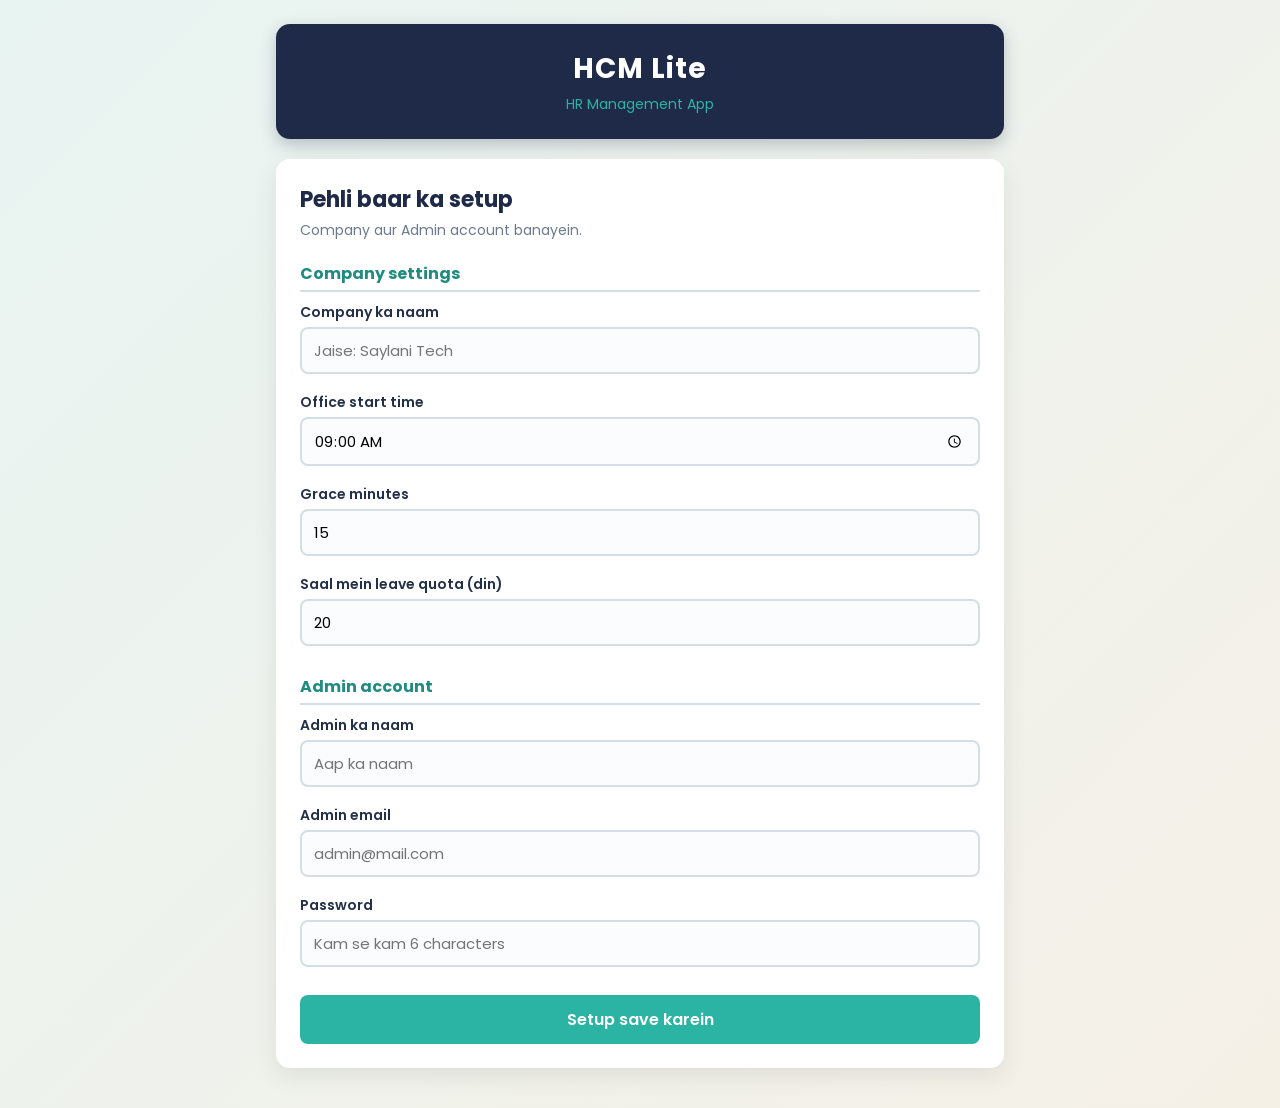
==== index.html @ a7d58cec "completed" ====
<!DOCTYPE html>
<html lang="ur">
<head>
  <meta charset="UTF-8">
  <meta name="viewport" content="width=device-width, initial-scale=1.0">
  <title>HCM Lite</title>

  <!-- Font: Poppins (Google Fonts) -->
  <link rel="preconnect" href="https://fonts.googleapis.com">
  <link href="https://fonts.googleapis.com/css2?family=Poppins:wght@400;600;700&display=swap" rel="stylesheet">

  <!-- Apni CSS -->
  <link rel="stylesheet" href="css/style.css">
</head>
<body>

  <div class="page">

    <header class="top-bar">
      <h1>HCM Lite</h1>
      <p>HR Management App</p>
    </header>

    <main class="card">

      <!-- Setup form: sirf pehli baar dikhega (Feature 1) -->
      <section id="setupSection" class="hidden">
        <h2>Pehli baar ka setup</h2>
        <p class="hint">Company aur Admin account banayein.</p>

        <form id="setupForm" novalidate>

          <h3>Company settings</h3>

          <label for="companyName">Company ka naam</label>
          <input type="text" id="companyName" placeholder="Jaise: Saylani Tech">
          <span class="error" id="errCompanyName"></span>

          <label for="startTime">Office start time</label>
          <input type="time" id="startTime" value="09:00">
          <span class="error" id="errStartTime"></span>

          <label for="graceMinutes">Grace minutes</label>
          <input type="number" id="graceMinutes" value="15" min="0">
          <span class="error" id="errGraceMinutes"></span>

          <label for="leaveQuota">Saal mein leave quota (din)</label>
          <input type="number" id="leaveQuota" value="20" min="1">
          <span class="error" id="errLeaveQuota"></span>

          <h3>Admin account</h3>

          <label for="adminName">Admin ka naam</label>
          <input type="text" id="adminName" placeholder="Aap ka naam">
          <span class="error" id="errAdminName"></span>

          <label for="adminEmail">Admin email</label>
          <input type="email" id="adminEmail" placeholder="admin@mail.com">
          <span class="error" id="errAdminEmail"></span>

          <label for="adminPassword">Password</label>
          <input type="password" id="adminPassword" placeholder="Kam se kam 6 characters">
          <span class="error" id="errAdminPassword"></span>

          <button type="submit" class="btn">Setup save karein</button>
        </form>
      </section>

      <!-- Setup ke baad success message (Feature 1) -->
      <section id="doneSection" class="hidden">
        <h2>Shukriya!</h2>
        <p id="doneMessage"></p>
        <a href="index.html" class="btn">Login karein</a>
      </section>

      <!-- Login form (Feature 2) -->
      <section id="loginSection" class="hidden">
        <h2>Login</h2>
        <p class="hint">Email aur password se login karein.</p>

        <form id="loginForm" novalidate>

          <label for="loginEmail">Email</label>
          <input type="email" id="loginEmail" placeholder="email@mail.com">
          <span class="error" id="errLoginEmail"></span>

          <label for="loginPassword">Password</label>
          <input type="password" id="loginPassword" placeholder="Apna password">
          <span class="error" id="errLoginPassword"></span>

          <!-- Galat email ya password par ye message dikhega -->
          <span class="error" id="loginError"></span>

          <button type="submit" class="btn">Login</button>
        </form>
      </section>

    </main>

  </div>

  <!-- Scripts hamesha body ke aakhir mein -->
  <script src="js/storage.js"></script>
  <script src="js/auth.js"></script>

</body>
</html>
---- css/style.css ----
/* ===== Colors aur font ke variables (ek jagah se poori app ka rang badal sakte hain) ===== */
:root {
    --primary: #1e2a47;
    /* navy */
    --accent: #2bb3a3;
    /* teal */
    --accent-dark: #1f8c7f;
    --danger: #d64545;
    /* error ka laal rang */
    --bg-start: #e8f4f2;
    --bg-end: #f5f0e6;
    --text: #223048;
    --muted: #6b7a90;
    --border: #d5dde6;
    --white: #ffffff;
}

/* ===== Poori body ===== */
* {
    box-sizing: border-box;
    margin: 0;
    padding: 0;
}

body {
    font-family: "Poppins", Arial, sans-serif;
    color: var(--text);
    background: linear-gradient(135deg, var(--bg-start), var(--bg-end));
    min-height: 100vh;
}

/* Page ko center mein rakhne ke liye */
.page {
    max-width: 760px;
    margin: 0 auto;
    padding: 24px 16px 40px;
}

/* ===== Top bar ===== */
.top-bar {
    background: var(--primary);
    color: var(--white);
    text-align: center;
    padding: 24px 16px;
    border-radius: 14px;
    margin-bottom: 20px;
    box-shadow: 0 6px 16px rgba(30, 42, 71, 0.25);
    animation: fadeDown 0.6s ease;
}

.top-bar h1 {
    font-size: 28px;
    letter-spacing: 1px;
}

.top-bar p {
    color: var(--accent);
    font-size: 14px;
    margin-top: 4px;
}

/* ===== Card (form wala box) ===== */
.card {
    background: var(--white);
    border-radius: 14px;
    padding: 24px;
    box-shadow: 0 8px 24px rgba(0, 0, 0, 0.08);
    animation: fadeUp 0.6s ease;
}

.card h2 {
    color: var(--primary);
    font-size: 22px;
    margin-bottom: 4px;
}

.card h3 {
    color: var(--accent-dark);
    font-size: 16px;
    margin: 20px 0 8px;
    border-bottom: 2px solid var(--border);
    padding-bottom: 4px;
}

.hint {
    color: var(--muted);
    font-size: 14px;
    margin-bottom: 12px;
}

/* ===== Form ke andar ke elements ===== */
label {
    display: block;
    font-size: 14px;
    font-weight: 600;
    margin-top: 10px;
    margin-bottom: 4px;
}

input {
    width: 100%;
    padding: 10px 12px;
    font-family: inherit;
    font-size: 15px;
    border: 2px solid var(--border);
    border-radius: 8px;
    background: #fafcfd;
    transition: border-color 0.25s, box-shadow 0.25s, background 0.25s;
}

/* Jab user input par click kare (focus) to rang badle */
input:focus {
    outline: none;
    border-color: var(--accent);
    background: var(--white);
    box-shadow: 0 0 0 4px rgba(43, 179, 163, 0.2);
}

/* Error message (laal rang, chhota font) */
.error {
    display: block;
    color: var(--danger);
    font-size: 13px;
    min-height: 4px;
    margin-top: 4px;
}

/* ===== Button ===== */
.btn {
    display: block;
    width: 100%;
    margin-top: 20px;
    padding: 12px;
    font-family: inherit;
    font-size: 16px;
    font-weight: 600;
    color: var(--white);
    background: var(--accent);
    border: none;
    border-radius: 8px;
    cursor: pointer;
    transition: transform 0.15s, background 0.25s, box-shadow 0.25s;
    text-align: center;
    text-decoration: none;
}

/* Mouse button ke upar aaye to */
.btn:hover {
    background: var(--accent-dark);
    transform: translateY(-2px);
    box-shadow: 0 6px 14px rgba(43, 179, 163, 0.35);
}

/* Button daba ho to thoda neeche */
.btn:active {
    transform: translateY(0);
}

/* ===== Helper class: element chhupane ke liye ===== */
.hidden {
    display: none !important;
}

/* ===== Animations ===== */
@keyframes fadeUp {
    from {
        opacity: 0;
        transform: translateY(16px);
    }

    to {
        opacity: 1;
        transform: translateY(0);
    }
}

@keyframes fadeDown {
    from {
        opacity: 0;
        transform: translateY(-16px);
    }

    to {
        opacity: 1;
        transform: translateY(0);
    }
}

/* ===== Chhoti screen (phone) ke liye ===== */
@media (max-width: 480px) {
    .page {
        padding: 12px 10px 24px;
    }

    .card {
        padding: 16px;
    }

    .top-bar h1 {
        font-size: 24px;
    }
}




/* ===== Navigation ===== */
.nav {
  display: flex;
  flex-wrap: wrap;
  gap: 8px;
  margin-bottom: 20px;
}

.nav-link {
  padding: 8px 14px;
  font-family: inherit;
  font-size: 14px;
  font-weight: 600;
  color: var(--primary);
  background: var(--white);
  border: 2px solid var(--border);
  border-radius: 8px;
  text-decoration: none;
  cursor: pointer;
  transition: background 0.25s, color 0.25s, transform 0.15s;
}

.nav-link:hover {
  background: var(--accent);
  color: var(--white);
  transform: translateY(-2px);
}

.nav-link.active {
  background: var(--primary);
  color: var(--white);
  border-color: var(--primary);
}

/* ===== Cards ke beech jagah ===== */
.card + .card {
  margin-top: 20px;
}

/* Success message (hara-si lakeer) */
.success {
  color: var(--accent-dark);
  font-size: 14px;
  font-weight: 600;
  margin-top: 10px;
  min-height: 4px;
}

/* Cancel button ka rang */
.btn-secondary {
  background: var(--muted);
}

.btn-secondary:hover {
  background: var(--primary);
}

/* ===== Search aur filter ===== */
.filters {
  display: flex;
  flex-wrap: wrap;
  gap: 8px;
  margin-top: 12px;
}

.filters input {
  flex: 2 1 160px;
}

.filters select {
  flex: 1 1 120px;
  padding: 10px;
  font-family: inherit;
  font-size: 14px;
  background: var(--white);
  border: 2px solid var(--border);
  border-radius: 8px;
}

/* ===== Table ===== */
.table-wrap {
  overflow-x: auto; /* chhoti screen par table side se scroll hogi */
  margin-top: 12px;
}

table {
  width: 100%;
  border-collapse: collapse;
  font-size: 14px;
}

th {
  background: var(--primary);
  color: var(--white);
  text-align: left;
  padding: 10px;
}

td {
  padding: 10px;
  border-bottom: 1px solid var(--border);
}

tr:hover td {
  background: #f0f8f7;
}

/* Edit aur Delete ke chhote buttons */
.small-btn {
  padding: 6px 10px;
  margin-right: 4px;
  font-family: inherit;
  font-size: 13px;
  color: var(--white);
  background: var(--accent);
  border: none;
  border-radius: 6px;
  cursor: pointer;
  transition: transform 0.15s, background 0.25s;
}

.small-btn:hover {
  background: var(--accent-dark);
  transform: translateY(-1px);
}

.danger-btn {
  background: var(--danger);
}

.danger-btn:hover {
  background: #b83232;
}


/* ===== Working days ke checkboxes ===== */
.days-grid {
  display: flex;
  flex-wrap: wrap;
  gap: 8px;
  margin-top: 8px;
}

.day-option {
  display: inline-flex;
  align-items: center;
  gap: 6px;
  margin-top: 0;
  padding: 8px 12px;
  font-weight: 600;
  background: #fafcfd;
  border: 2px solid var(--border);
  border-radius: 8px;
  cursor: pointer;
}

/* Checkbox ko poori width nahi leni chahiye */
.day-option input {
  width: auto;
  margin: 0;
  accent-color: var(--accent);
}

/* ===== Attendance ===== */
.status-box {
  background: #f0f8f7;
  border-left: 4px solid var(--accent);
  padding: 12px;
  border-radius: 8px;
  font-size: 14px;
  margin-top: 8px;
}

/* Do buttons ek saath, barabar width */
.btn-row {
  display: grid;
  grid-template-columns: 1fr 1fr;
  gap: 10px;
}

.btn-row .btn {
  margin-top: 16px;
}

/* Jab button disable ho (jaise check-in ho chuka ho) */
.btn:disabled {
  opacity: 0.5;
  cursor: not-allowed;
  transform: none;
  box-shadow: none;
}

/* ===== Leave ===== */
/* Status ka chhota label */
.badge {
  display: inline-block;
  padding: 2px 8px;
  border-radius: 6px;
  font-size: 12px;
  font-weight: 600;
  background: var(--border);
}

/* Table ke action wale column mein input aur buttons ek line mein */
.action-cell input {
  width: 110px;
  padding: 6px 8px;
  font-size: 13px;
  margin-bottom: 4px;
}

.action-cell .small-btn {
  margin-top: 4px;
}

/* ===== Dashboard stats ===== */
.stat-grid {
  display: grid;
  grid-template-columns: repeat(auto-fit, minmax(120px, 1fr));
  gap: 10px;
  margin-top: 12px;
}

.stat-box {
  display: flex;
  flex-direction: column;
  align-items: center;
  padding: 14px 8px;
  background: #f0f8f7;
  border-left: 4px solid var(--accent);
  border-radius: 8px;
}

.stat-num {
  font-size: 26px;
  font-weight: 700;
  color: var(--primary);
}

.stat-label {
  font-size: 13px;
  color: var(--muted);
  text-align: center;
}


/* ===== Payslip ===== */
/* Nav ke links ka group (flex ke andar ek saath) */
.nav-group {
  display: flex;
  flex-wrap: wrap;
  gap: 8px;
}

/* Slip ke net salary wali line */
.net-row td {
  background: #f0f8f7;
  color: var(--primary);
  font-size: 16px;
}

/* Slip ke andar h3 ka style */
#payslipBody h3 {
  color: var(--primary);
  font-size: 18px;
  margin-bottom: 4px;
}

/* ===== Print ke liye: sirf slip dikhe, buttons aur nav nahi ===== */
@media print {
  body {
    background: var(--white);
  }
  .no-print {
    display: none !important;
  }
  .card {
    box-shadow: none;
    animation: none;
  }
}


/* ===== Responsive (phone aur chhoti screen) ===== */

/* Tablet aur chhoti screen */
@media (max-width: 760px) {
  .page {
    max-width: 100%;
    padding: 12px 10px 24px;
  }
}

/* Phone (480px se chhoti screen) */
@media (max-width: 480px) {
  /* Nav ke buttons poori line mein, aasani se tap hon */
  .nav {
    gap: 6px;
  }
  .nav-link {
    flex: 1 1 auto;
    text-align: center;
    padding: 10px 10px;
    font-size: 13px;
  }
  .nav-group {
    width: 100%;
  }

  /* Filters (search aur department) ek ke neeche ek */
  .filters input,
  .filters select {
    flex: 1 1 100%;
  }

  /* Do buttons (check-in / check-out) ek ke neeche ek */
  .btn-row {
    grid-template-columns: 1fr;
  }

  /* Dashboard numbers chhote karo */
  .stat-grid {
    grid-template-columns: repeat(2, 1fr);
  }
  .stat-num {
    font-size: 22px;
  }

  /* Tables chhoti screen par scroll hon */
  table {
    font-size: 13px;
    min-width: 520px;
  }
  th, td {
    padding: 8px;
  }

  /* Card ke andar ke headings chhote */
  .card h2 {
    font-size: 19px;
  }

  /* Working days ke checkboxes wrap hon */
  .day-option {
    padding: 6px 10px;
    font-size: 13px;
  }

  /* Button ko touch karna asaan ho */
  .btn {
    padding: 14px;
  }
}

/* Chhoti screen par nav ke andar buttons ki width */
@media (max-width: 360px) {
  .top-bar h1 {
    font-size: 20px;
  }
  .nav-link {
    font-size: 12px;
    padding: 8px 6px;
  }
}
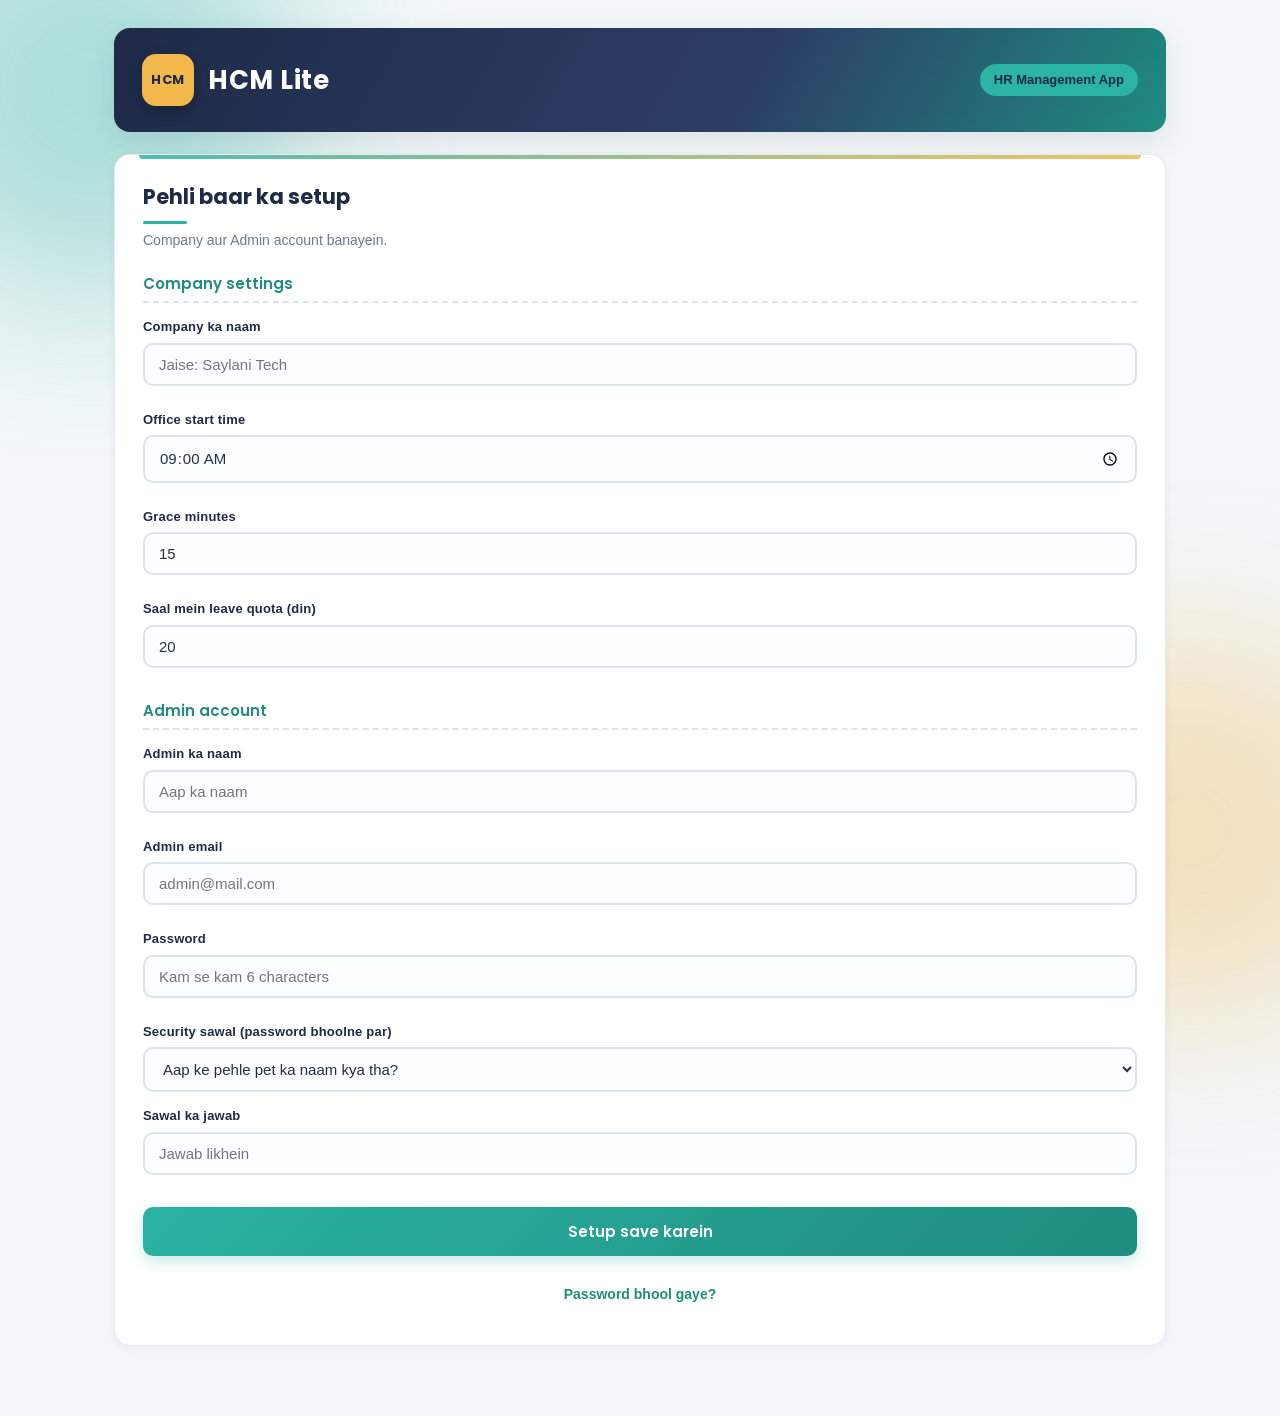
==== commit 665d57e1: "Added forget feature" ====
--- a/index.html
+++ b/index.html
@@ -1,5 +1,6 @@
 <!DOCTYPE html>
 <html lang="ur">
+
 <head>
   <meta charset="UTF-8">
   <meta name="viewport" content="width=device-width, initial-scale=1.0">
@@ -12,6 +13,7 @@
   <!-- Apni CSS -->
   <link rel="stylesheet" href="css/style.css">
 </head>
+
 <body>
 
   <div class="page">
@@ -57,14 +59,31 @@
           <label for="adminEmail">Admin email</label>
           <input type="email" id="adminEmail" placeholder="admin@mail.com">
           <span class="error" id="errAdminEmail"></span>
-
+          
           <label for="adminPassword">Password</label>
           <input type="password" id="adminPassword" placeholder="Kam se kam 6 characters">
           <span class="error" id="errAdminPassword"></span>
 
+          <label for="secQuestion">Security sawal (password bhoolne par)</label>
+          <select id="secQuestion">
+            <option value="Aap ke pehle pet ka naam kya tha?">Aap ke pehle pet ka naam kya tha?</option>
+            <option value="Aap ka pasandeeda rang kya hai?">Aap ka pasandeeda rang kya hai?</option>
+            <option value="Aap ke bachpan ka shehar kaunsa hai?">Aap ke bachpan ka shehar kaunsa hai?</option>
+            <option value="Apkay school ka naam kia tha?">Apkay school ka naam kia tha?</option>
+          </select>
+
+          <label for="secAnswer">Sawal ka jawab</label>
+          <input type="text" id="secAnswer" placeholder="Jawab likhein">
+          <span class="error" id="errSecAnswer"></span>
+
+
           <button type="submit" class="btn">Setup save karein</button>
         </form>
+
       </section>
+      <p class="hint" style="margin-top:14px; text-align:center;">
+        <a href="forgot.html" class="forgot-link">Password bhool gaye?</a>
+      </p>
 
       <!-- Setup ke baad success message (Feature 1) -->
       <section id="doneSection" class="hidden">
@@ -104,4 +123,5 @@
   <script src="js/auth.js"></script>
 
 </body>
+
 </html>
--- a/css/style.css
+++ b/css/style.css
@@ -1,292 +1,466 @@
-/* ===== Colors aur font ke variables (ek jagah se poori app ka rang badal sakte hain) ===== */
+/* =====================================================
+   HCM Lite: University portal style (laptop + phone)
+   ===================================================== */
+
+/* ===== Rang aur font (ek jagah se poori app badlegi) ===== */
 :root {
-    --primary: #1e2a47;
-    /* navy */
-    --accent: #2bb3a3;
-    /* teal */
-    --accent-dark: #1f8c7f;
-    --danger: #d64545;
-    /* error ka laal rang */
-    --bg-start: #e8f4f2;
-    --bg-end: #f5f0e6;
-    --text: #223048;
-    --muted: #6b7a90;
-    --border: #d5dde6;
-    --white: #ffffff;
-}
-
-/* ===== Poori body ===== */
+  --primary: #1e2a47;        /* navy */
+  --primary-soft: #2c3d66;
+  --accent: #2bb3a3;         /* teal */
+  --accent-dark: #1f8c7f;
+  --accent-light: #e6f6f3;
+  --gold: #f2b84b;           /* chhota highlight */
+  --danger: #d64545;
+  --danger-dark: #b83232;
+  --text: #223048;
+  --muted: #6b7a90;
+  --border: #dbe3ec;
+  --white: #ffffff;
+  --bg: #f3f7f9;
+
+  --font-head: "Poppins", "Segoe UI", Arial, sans-serif;
+  --font-body: "Segoe UI", Roboto, "Helvetica Neue", Arial, sans-serif;
+
+  --radius: 16px;
+  --radius-sm: 10px;
+  --shadow-sm: 0 2px 8px rgba(30, 42, 71, 0.06);
+  --shadow: 0 10px 30px rgba(30, 42, 71, 0.10);
+  --shadow-hover: 0 18px 40px rgba(30, 42, 71, 0.16);
+}
+
+/* ===== Reset aur body ===== */
 * {
-    box-sizing: border-box;
-    margin: 0;
-    padding: 0;
+  box-sizing: border-box;
+  margin: 0;
+  padding: 0;
 }
 
 body {
-    font-family: "Poppins", Arial, sans-serif;
-    color: var(--text);
-    background: linear-gradient(135deg, var(--bg-start), var(--bg-end));
-    min-height: 100vh;
-}
-
-/* Page ko center mein rakhne ke liye */
+  font-family: var(--font-body);
+  font-size: 15px;
+  color: var(--text);
+  line-height: 1.5;
+  min-height: 100vh;
+  background: var(--bg);
+  position: relative;
+  overflow-x: hidden;
+}
+
+/* Background par halki rangeen roshni (decorative, click nahi hoti) */
+body::before,
+body::after {
+  content: "";
+  position: fixed;
+  z-index: -1;
+  border-radius: 50%;
+  filter: blur(80px);
+  opacity: 0.35;
+  pointer-events: none;
+}
+
+body::before {
+  width: 420px;
+  height: 420px;
+  top: -120px;
+  left: -120px;
+  background: var(--accent);
+}
+
+body::after {
+  width: 380px;
+  height: 380px;
+  bottom: -120px;
+  right: -100px;
+  background: var(--gold);
+}
+
+/* ===== Page ka main container (laptop par wide) ===== */
 .page {
-    max-width: 760px;
-    margin: 0 auto;
-    padding: 24px 16px 40px;
-}
-
-/* ===== Top bar ===== */
+  max-width: 1100px;
+  margin: 0 auto;
+  padding: 28px 24px 48px;
+}
+
+/* ===== Top bar (portal ka header) ===== */
 .top-bar {
-    background: var(--primary);
-    color: var(--white);
-    text-align: center;
-    padding: 24px 16px;
-    border-radius: 14px;
-    margin-bottom: 20px;
-    box-shadow: 0 6px 16px rgba(30, 42, 71, 0.25);
-    animation: fadeDown 0.6s ease;
+  position: relative;
+  overflow: hidden;
+  background: linear-gradient(120deg, var(--primary) 0%, var(--primary-soft) 60%, var(--accent-dark) 100%);
+  color: var(--white);
+  padding: 26px 28px;
+  border-radius: var(--radius);
+  margin-bottom: 22px;
+  box-shadow: var(--shadow);
+  display: flex;
+  align-items: center;
+  gap: 16px;
+  animation: fadeDown 0.6s ease both;
+}
+
+/* Chamakta hua sheesha effect */
+.top-bar::after {
+  content: "";
+  position: absolute;
+  top: 0;
+  left: -60%;
+  width: 40%;
+  height: 100%;
+  background: linear-gradient(90deg, transparent, rgba(255, 255, 255, 0.18), transparent);
+  transform: skewX(-20deg);
+  animation: shine 5s ease-in-out infinite;
+}
+
+/* Logo ki jagah chhota badge */
+.top-bar h1::before {
+  content: "HCM";
+  display: inline-grid;
+  place-items: center;
+  width: 52px;
+  height: 52px;
+  margin-right: 14px;
+  border-radius: 14px;
+  background: var(--gold);
+  color: var(--primary);
+  font-family: var(--font-head);
+  font-size: 13px;
+  font-weight: 700;
+  letter-spacing: 0.5px;
+  vertical-align: middle;
+  box-shadow: 0 6px 14px rgba(0, 0, 0, 0.25);
 }
 
 .top-bar h1 {
-    font-size: 28px;
-    letter-spacing: 1px;
+  font-family: var(--font-head);
+  font-size: 26px;
+  font-weight: 700;
+  letter-spacing: 0.5px;
+  display: flex;
+  align-items: center;
 }
 
 .top-bar p {
-    color: var(--accent);
-    font-size: 14px;
-    margin-top: 4px;
-}
-
-/* ===== Card (form wala box) ===== */
-.card {
-    background: var(--white);
-    border-radius: 14px;
-    padding: 24px;
-    box-shadow: 0 8px 24px rgba(0, 0, 0, 0.08);
-    animation: fadeUp 0.6s ease;
-}
-
-.card h2 {
-    color: var(--primary);
-    font-size: 22px;
-    margin-bottom: 4px;
-}
-
-.card h3 {
-    color: var(--accent-dark);
-    font-size: 16px;
-    margin: 20px 0 8px;
-    border-bottom: 2px solid var(--border);
-    padding-bottom: 4px;
-}
-
-.hint {
-    color: var(--muted);
-    font-size: 14px;
-    margin-bottom: 12px;
-}
-
-/* ===== Form ke andar ke elements ===== */
-label {
-    display: block;
-    font-size: 14px;
-    font-weight: 600;
-    margin-top: 10px;
-    margin-bottom: 4px;
-}
-
-input {
-    width: 100%;
-    padding: 10px 12px;
-    font-family: inherit;
-    font-size: 15px;
-    border: 2px solid var(--border);
-    border-radius: 8px;
-    background: #fafcfd;
-    transition: border-color 0.25s, box-shadow 0.25s, background 0.25s;
-}
-
-/* Jab user input par click kare (focus) to rang badle */
-input:focus {
-    outline: none;
-    border-color: var(--accent);
-    background: var(--white);
-    box-shadow: 0 0 0 4px rgba(43, 179, 163, 0.2);
-}
-
-/* Error message (laal rang, chhota font) */
-.error {
-    display: block;
-    color: var(--danger);
-    font-size: 13px;
-    min-height: 4px;
-    margin-top: 4px;
-}
-
-/* ===== Button ===== */
-.btn {
-    display: block;
-    width: 100%;
-    margin-top: 20px;
-    padding: 12px;
-    font-family: inherit;
-    font-size: 16px;
-    font-weight: 600;
-    color: var(--white);
-    background: var(--accent);
-    border: none;
-    border-radius: 8px;
-    cursor: pointer;
-    transition: transform 0.15s, background 0.25s, box-shadow 0.25s;
-    text-align: center;
-    text-decoration: none;
-}
-
-/* Mouse button ke upar aaye to */
-.btn:hover {
-    background: var(--accent-dark);
-    transform: translateY(-2px);
-    box-shadow: 0 6px 14px rgba(43, 179, 163, 0.35);
-}
-
-/* Button daba ho to thoda neeche */
-.btn:active {
-    transform: translateY(0);
-}
-
-/* ===== Helper class: element chhupane ke liye ===== */
-.hidden {
-    display: none !important;
-}
-
-/* ===== Animations ===== */
-@keyframes fadeUp {
-    from {
-        opacity: 0;
-        transform: translateY(16px);
-    }
-
-    to {
-        opacity: 1;
-        transform: translateY(0);
-    }
-}
-
-@keyframes fadeDown {
-    from {
-        opacity: 0;
-        transform: translateY(-16px);
-    }
-
-    to {
-        opacity: 1;
-        transform: translateY(0);
-    }
-}
-
-/* ===== Chhoti screen (phone) ke liye ===== */
-@media (max-width: 480px) {
-    .page {
-        padding: 12px 10px 24px;
-    }
-
-    .card {
-        padding: 16px;
-    }
-
-    .top-bar h1 {
-        font-size: 24px;
-    }
-}
-
-
-
-
-/* ===== Navigation ===== */
+  margin-left: auto;
+  padding: 6px 14px;
+  font-size: 13px;
+  font-weight: 600;
+  color: var(--primary);
+  background: var(--accent);
+  border-radius: 999px;
+  white-space: nowrap;
+}
+
+/* ===== Navigation (sticky glass bar) ===== */
 .nav {
+  position: sticky;
+  top: 12px;
+  z-index: 20;
+  display: flex;
+  flex-wrap: wrap;
+  align-items: center;
+  gap: 8px;
+  margin-bottom: 22px;
+  padding: 10px;
+  background: rgba(255, 255, 255, 0.85);
+  backdrop-filter: blur(10px);
+  -webkit-backdrop-filter: blur(10px);
+  border: 1px solid var(--border);
+  border-radius: 14px;
+  box-shadow: var(--shadow-sm);
+}
+
+.nav-link {
+  position: relative;
+  padding: 9px 16px;
+  font-family: var(--font-head);
+  font-size: 14px;
+  font-weight: 600;
+  color: var(--primary);
+  background: transparent;
+  border: none;
+  border-radius: 10px;
+  text-decoration: none;
+  cursor: pointer;
+  transition: background 0.25s, color 0.25s, transform 0.2s;
+}
+
+.nav-link:hover {
+  background: var(--accent-light);
+  color: var(--accent-dark);
+  transform: translateY(-2px);
+}
+
+/* Jo page khula hai uska link */
+.nav-link.active {
+  background: linear-gradient(135deg, var(--primary), var(--primary-soft));
+  color: var(--white);
+  box-shadow: 0 6px 14px rgba(30, 42, 71, 0.25);
+}
+
+/* Logout ka link lal hover par */
+#logoutBtn {
+  margin-left: auto;
+  color: var(--danger);
+}
+
+#logoutBtn:hover {
+  background: #fdecec;
+  color: var(--danger-dark);
+}
+
+.nav-group {
   display: flex;
   flex-wrap: wrap;
   gap: 8px;
-  margin-bottom: 20px;
-}
-
-.nav-link {
-  padding: 8px 14px;
+}
+
+/* ===== Cards (portal ke boxes) ===== */
+.card {
+  position: relative;
+  background: var(--white);
+  border-radius: var(--radius);
+  padding: 26px 28px;
+  margin-bottom: 22px;
+  box-shadow: var(--shadow-sm);
+  border: 1px solid rgba(219, 227, 236, 0.7);
+  transition: box-shadow 0.35s ease, transform 0.35s ease;
+  animation: fadeUp 0.6s ease both;
+}
+
+/* Upar ki patli rangeen lakeer */
+.card::before {
+  content: "";
+  position: absolute;
+  top: 0;
+  left: 24px;
+  right: 24px;
+  height: 4px;
+  border-radius: 0 0 4px 4px;
+  background: linear-gradient(90deg, var(--accent), var(--gold));
+  opacity: 0.85;
+}
+
+.card:hover {
+  box-shadow: var(--shadow);
+  transform: translateY(-2px);
+}
+
+/* Cards ek ke baad ek thora der se aayein */
+.card:nth-of-type(2) { animation-delay: 0.08s; }
+.card:nth-of-type(3) { animation-delay: 0.16s; }
+.card:nth-of-type(4) { animation-delay: 0.24s; }
+.card:nth-of-type(5) { animation-delay: 0.32s; }
+.card:nth-of-type(6) { animation-delay: 0.40s; }
+
+.card + .card {
+  margin-top: 0;
+}
+
+.card h2 {
+  font-family: var(--font-head);
+  color: var(--primary);
+  font-size: 21px;
+  font-weight: 700;
+  margin-bottom: 4px;
+}
+
+/* Heading ke neeche chhoti accent line */
+.card h2::after {
+  content: "";
+  display: block;
+  width: 44px;
+  height: 3px;
+  margin-top: 8px;
+  border-radius: 3px;
+  background: var(--accent);
+  transition: width 0.4s ease;
+}
+
+.card:hover h2::after {
+  width: 90px;
+}
+
+.card h3 {
+  font-family: var(--font-head);
+  color: var(--accent-dark);
+  font-size: 15px;
+  font-weight: 600;
+  margin: 22px 0 10px;
+  padding-bottom: 6px;
+  border-bottom: 2px dashed var(--border);
+}
+
+.hint {
+  color: var(--muted);
+  font-size: 14px;
+  margin: 6px 0 14px;
+}
+
+/* ===== Form elements ===== */
+label {
+  display: block;
+  font-size: 13px;
+  font-weight: 600;
+  color: var(--primary);
+  letter-spacing: 0.2px;
+  margin-top: 14px;
+  margin-bottom: 6px;
+}
+
+input:not([type="checkbox"]):not([type="hidden"]),
+select,
+textarea {
+  width: 100%;
+  padding: 11px 14px;
   font-family: inherit;
-  font-size: 14px;
-  font-weight: 600;
-  color: var(--primary);
+  font-size: 15px;
+  color: var(--text);
+  border: 2px solid var(--border);
+  border-radius: var(--radius-sm);
+  background: #fbfdfe;
+  transition: border-color 0.25s, box-shadow 0.25s, background 0.25s, transform 0.2s;
+}
+
+textarea {
+  resize: vertical;
+  min-height: 90px;
+}
+
+/* Focus par glow aur thora upar uthna */
+input:not([type="checkbox"]):not([type="hidden"]):focus,
+select:focus,
+textarea:focus {
+  outline: none;
+  border-color: var(--accent);
   background: var(--white);
-  border: 2px solid var(--border);
-  border-radius: 8px;
+  box-shadow: 0 0 0 4px rgba(43, 179, 163, 0.18);
+  transform: translateY(-1px);
+}
+
+input:not([type="checkbox"]):not([type="hidden"]):hover,
+select:hover,
+textarea:hover {
+  border-color: #b9c8d8;
+}
+
+/* Error message: ⚠ ke saath */
+.error {
+  display: block;
+  color: var(--danger);
+  font-size: 13px;
+  font-weight: 500;
+  min-height: 4px;
+  margin-top: 6px;
+}
+
+.error:not(:empty)::before {
+  content: "⚠ ";
+}
+
+/* ===== Buttons ===== */
+.btn {
+  position: relative;
+  display: block;
+  width: 100%;
+  margin-top: 22px;
+  padding: 13px 16px;
+  font-family: var(--font-head);
+  font-size: 15px;
+  font-weight: 600;
+  color: var(--white);
+  background: linear-gradient(135deg, var(--accent), var(--accent-dark));
+  border: none;
+  border-radius: var(--radius-sm);
+  box-shadow: 0 6px 14px rgba(43, 179, 163, 0.25);
+  cursor: pointer;
+  overflow: hidden;
+  text-align: center;
   text-decoration: none;
-  cursor: pointer;
-  transition: background 0.25s, color 0.25s, transform 0.15s;
-}
-
-.nav-link:hover {
-  background: var(--accent);
-  color: var(--white);
+  transition: transform 0.2s, box-shadow 0.25s, filter 0.25s;
+}
+
+/* Button par roshni ki lehar */
+.btn::after {
+  content: "";
+  position: absolute;
+  top: 0;
+  left: -75%;
+  width: 50%;
+  height: 100%;
+  background: linear-gradient(90deg, transparent, rgba(255, 255, 255, 0.35), transparent);
+  transform: skewX(-20deg);
+  transition: left 0.6s ease;
+}
+
+.btn:hover:not(:disabled) {
   transform: translateY(-2px);
-}
-
-.nav-link.active {
-  background: var(--primary);
-  color: var(--white);
-  border-color: var(--primary);
-}
-
-/* ===== Cards ke beech jagah ===== */
-.card + .card {
-  margin-top: 20px;
-}
-
-/* Success message (hara-si lakeer) */
+  box-shadow: 0 12px 22px rgba(43, 179, 163, 0.35);
+}
+
+.btn:hover:not(:disabled)::after {
+  left: 125%;
+}
+
+.btn:active:not(:disabled) {
+  transform: translateY(0) scale(0.99);
+}
+
+.btn:disabled {
+  opacity: 0.5;
+  cursor: not-allowed;
+  box-shadow: none;
+}
+
+/* Cancel jaisa halka button */
+.btn-secondary {
+  background: linear-gradient(135deg, var(--muted), #56637a);
+  box-shadow: 0 6px 14px rgba(107, 122, 144, 0.25);
+}
+
+/* ===== Success aur chhote messages ===== */
 .success {
   color: var(--accent-dark);
   font-size: 14px;
   font-weight: 600;
-  margin-top: 10px;
-  min-height: 4px;
-}
-
-/* Cancel button ka rang */
-.btn-secondary {
-  background: var(--muted);
-}
-
-.btn-secondary:hover {
-  background: var(--primary);
+  margin-top: 12px;
+}
+
+.success:not(:empty) {
+  display: inline-block;
+  padding: 8px 14px;
+  background: var(--accent-light);
+  border-radius: 999px;
+}
+
+.success:not(:empty)::before {
+  content: "✔ ";
+}
+
+.hidden {
+  display: none !important;
 }
 
 /* ===== Search aur filter ===== */
 .filters {
   display: flex;
   flex-wrap: wrap;
-  gap: 8px;
-  margin-top: 12px;
+  gap: 10px;
+  margin-top: 14px;
 }
 
 .filters input {
-  flex: 2 1 160px;
+  flex: 2 1 220px;
 }
 
 .filters select {
-  flex: 1 1 120px;
-  padding: 10px;
-  font-family: inherit;
-  font-size: 14px;
-  background: var(--white);
-  border: 2px solid var(--border);
-  border-radius: 8px;
-}
-
-/* ===== Table ===== */
+  flex: 1 1 160px;
+}
+
+/* ===== Table (rounded aur sticky-feel header) ===== */
 .table-wrap {
-  overflow-x: auto; /* chhoti screen par table side se scroll hogi */
-  margin-top: 12px;
+  margin-top: 14px;
+  overflow-x: auto;
+  border: 1px solid var(--border);
+  border-radius: var(--radius-sm);
 }
 
 table {
@@ -296,275 +470,403 @@
 }
 
 th {
-  background: var(--primary);
+  background: linear-gradient(135deg, var(--primary), var(--primary-soft));
   color: var(--white);
+  font-family: var(--font-head);
+  font-size: 12px;
+  font-weight: 600;
+  letter-spacing: 0.6px;
+  text-transform: uppercase;
   text-align: left;
-  padding: 10px;
+  padding: 12px 14px;
+  white-space: nowrap;
 }
 
 td {
-  padding: 10px;
+  padding: 12px 14px;
   border-bottom: 1px solid var(--border);
-}
-
-tr:hover td {
-  background: #f0f8f7;
-}
-
-/* Edit aur Delete ke chhote buttons */
+  vertical-align: middle;
+}
+
+tbody tr:last-child td {
+  border-bottom: none;
+}
+
+/* Row par hover: halka teal aur thora slide */
+tbody tr {
+  transition: background 0.2s;
+}
+
+tbody tr:hover td {
+  background: var(--accent-light);
+}
+
+/* Table ke chhote buttons (Edit, Delete) */
 .small-btn {
-  padding: 6px 10px;
+  padding: 7px 12px;
   margin-right: 4px;
-  font-family: inherit;
+  font-family: var(--font-head);
+  font-size: 12px;
+  font-weight: 600;
+  color: var(--white);
+  background: linear-gradient(135deg, var(--accent), var(--accent-dark));
+  border: none;
+  border-radius: 8px;
+  cursor: pointer;
+  box-shadow: 0 3px 8px rgba(43, 179, 163, 0.25);
+  transition: transform 0.2s, box-shadow 0.2s;
+}
+
+.small-btn:hover {
+  transform: translateY(-2px);
+  box-shadow: 0 6px 14px rgba(43, 179, 163, 0.35);
+}
+
+.danger-btn {
+  background: linear-gradient(135deg, var(--danger), var(--danger-dark));
+  box-shadow: 0 3px 8px rgba(214, 69, 69, 0.25);
+}
+
+.danger-btn:hover {
+  box-shadow: 0 6px 14px rgba(214, 69, 69, 0.35);
+}
+
+/* Table ke action column mein input aur buttons */
+.action-cell input {
+  width: 120px;
+  padding: 7px 10px;
   font-size: 13px;
-  color: var(--white);
-  background: var(--accent);
-  border: none;
-  border-radius: 6px;
-  cursor: pointer;
-  transition: transform 0.15s, background 0.25s;
-}
-
-.small-btn:hover {
-  background: var(--accent-dark);
-  transform: translateY(-1px);
-}
-
-.danger-btn {
-  background: var(--danger);
-}
-
-.danger-btn:hover {
-  background: #b83232;
-}
-
-
-/* ===== Working days ke checkboxes ===== */
+  margin-bottom: 6px;
+}
+
+.action-cell .small-btn {
+  margin-top: 4px;
+}
+
+/* ===== Working days (chip jaise checkboxes) ===== */
 .days-grid {
   display: flex;
   flex-wrap: wrap;
-  gap: 8px;
-  margin-top: 8px;
+  gap: 10px;
+  margin-top: 10px;
 }
 
 .day-option {
   display: inline-flex;
   align-items: center;
-  gap: 6px;
-  margin-top: 0;
-  padding: 8px 12px;
-  font-weight: 600;
-  background: #fafcfd;
+  gap: 8px;
+  margin: 0;
+  padding: 9px 14px;
+  font-weight: 600;
+  font-size: 14px;
+  background: #fbfdfe;
   border: 2px solid var(--border);
-  border-radius: 8px;
+  border-radius: 999px;
   cursor: pointer;
-}
-
-/* Checkbox ko poori width nahi leni chahiye */
+  transition: background 0.2s, border-color 0.2s, color 0.2s, transform 0.2s;
+}
+
+.day-option:hover {
+  transform: translateY(-2px);
+  border-color: var(--accent);
+}
+
+/* Jo din chuna gaya, wo rangeen ho jaye */
+.day-option:has(input:checked) {
+  background: linear-gradient(135deg, var(--accent), var(--accent-dark));
+  border-color: transparent;
+  color: var(--white);
+}
+
 .day-option input {
   width: auto;
   margin: 0;
   accent-color: var(--accent);
+  cursor: pointer;
 }
 
 /* ===== Attendance ===== */
 .status-box {
-  background: #f0f8f7;
+  margin-top: 10px;
+  padding: 14px 16px;
+  font-size: 14px;
+  background: linear-gradient(90deg, var(--accent-light), #f7fcfb);
   border-left: 4px solid var(--accent);
-  padding: 12px;
-  border-radius: 8px;
-  font-size: 14px;
-  margin-top: 8px;
-}
-
-/* Do buttons ek saath, barabar width */
+  border-radius: var(--radius-sm);
+}
+
 .btn-row {
   display: grid;
   grid-template-columns: 1fr 1fr;
-  gap: 10px;
+  gap: 14px;
 }
 
 .btn-row .btn {
   margin-top: 16px;
 }
 
-/* Jab button disable ho (jaise check-in ho chuka ho) */
-.btn:disabled {
-  opacity: 0.5;
-  cursor: not-allowed;
-  transform: none;
-  box-shadow: none;
-}
-
-/* ===== Leave ===== */
-/* Status ka chhota label */
+/* ===== Leave badge ===== */
 .badge {
   display: inline-block;
-  padding: 2px 8px;
-  border-radius: 6px;
+  padding: 3px 10px;
+  border-radius: 999px;
   font-size: 12px;
   font-weight: 600;
   background: var(--border);
 }
 
-/* Table ke action wale column mein input aur buttons ek line mein */
-.action-cell input {
-  width: 110px;
-  padding: 6px 8px;
-  font-size: 13px;
-  margin-bottom: 4px;
-}
-
-.action-cell .small-btn {
-  margin-top: 4px;
-}
-
-/* ===== Dashboard stats ===== */
+/* ===== Dashboard stats (rangeen tiles) ===== */
 .stat-grid {
   display: grid;
-  grid-template-columns: repeat(auto-fit, minmax(120px, 1fr));
-  gap: 10px;
-  margin-top: 12px;
+  grid-template-columns: repeat(auto-fit, minmax(150px, 1fr));
+  gap: 14px;
+  margin-top: 14px;
 }
 
 .stat-box {
   display: flex;
   flex-direction: column;
-  align-items: center;
-  padding: 14px 8px;
-  background: #f0f8f7;
-  border-left: 4px solid var(--accent);
-  border-radius: 8px;
+  align-items: flex-start;
+  gap: 4px;
+  padding: 18px 18px 16px;
+  background: linear-gradient(145deg, #ffffff, var(--accent-light));
+  border: 1px solid var(--border);
+  border-radius: var(--radius-sm);
+  transition: transform 0.25s, box-shadow 0.25s;
+  cursor: default;
+}
+
+.stat-box:hover {
+  transform: translateY(-4px) scale(1.01);
+  box-shadow: 0 12px 24px rgba(43, 179, 163, 0.18);
 }
 
 .stat-num {
-  font-size: 26px;
+  font-family: var(--font-head);
+  font-size: 30px;
   font-weight: 700;
   color: var(--primary);
+  line-height: 1.1;
 }
 
 .stat-label {
   font-size: 13px;
+  font-weight: 500;
   color: var(--muted);
-  text-align: center;
-}
-
+}
 
 /* ===== Payslip ===== */
-/* Nav ke links ka group (flex ke andar ek saath) */
-.nav-group {
-  display: flex;
-  flex-wrap: wrap;
-  gap: 8px;
-}
-
-/* Slip ke net salary wali line */
 .net-row td {
-  background: #f0f8f7;
+  background: var(--accent-light);
   color: var(--primary);
   font-size: 16px;
 }
 
-/* Slip ke andar h3 ka style */
 #payslipBody h3 {
-  color: var(--primary);
-  font-size: 18px;
+  font-family: var(--font-head);
+  color: var(--primary);
+  font-size: 19px;
   margin-bottom: 4px;
-}
-
-/* ===== Print ke liye: sirf slip dikhe, buttons aur nav nahi ===== */
+  border-bottom: none;
+  padding-bottom: 0;
+}
+
+/* ===== Announcements ===== */
+.ann-item {
+  position: relative;
+  margin-top: 12px;
+  padding: 14px 16px 12px;
+  background: #fbfdfe;
+  border: 1px solid var(--border);
+  border-left: 4px solid var(--gold);
+  border-radius: var(--radius-sm);
+  transition: transform 0.25s, box-shadow 0.25s;
+}
+
+.ann-item:hover {
+  transform: translateX(4px);
+  box-shadow: var(--shadow-sm);
+}
+
+.ann-item strong {
+  font-family: var(--font-head);
+  font-size: 15px;
+  color: var(--primary);
+}
+
+.ann-item p {
+  font-size: 14px;
+  margin: 6px 0;
+}
+
+/* ===== Print: sirf slip dikhe ===== */
 @media print {
   body {
     background: var(--white);
   }
-  .no-print {
+  body::before,
+  body::after {
+    display: none;
+  }
+  .no-print,
+  .nav {
     display: none !important;
   }
   .card {
     box-shadow: none;
     animation: none;
-  }
-}
-
-
-/* ===== Responsive (phone aur chhoti screen) ===== */
-
-/* Tablet aur chhoti screen */
+    border: none;
+  }
+  .card::before {
+    display: none;
+  }
+}
+
+/* ===== Animations ===== */
+@keyframes fadeUp {
+  from { opacity: 0; transform: translateY(18px); }
+  to   { opacity: 1; transform: translateY(0); }
+}
+
+@keyframes fadeDown {
+  from { opacity: 0; transform: translateY(-18px); }
+  to   { opacity: 1; transform: translateY(0); }
+}
+
+@keyframes shine {
+  0%, 60%  { left: -60%; }
+  100%     { left: 130%; }
+}
+
+/* ===== Tablet (760px se chhoti) ===== */
 @media (max-width: 760px) {
   .page {
-    max-width: 100%;
-    padding: 12px 10px 24px;
-  }
-}
-
-/* Phone (480px se chhoti screen) */
+    padding: 16px 12px 36px;
+  }
+
+  .top-bar {
+    padding: 20px 18px;
+  }
+
+  .top-bar p {
+    display: none;
+  }
+}
+
+/* ===== Phone (480px se chhoti) ===== */
 @media (max-width: 480px) {
-  /* Nav ke buttons poori line mein, aasani se tap hon */
+  .top-bar {
+    flex-direction: column;
+    align-items: flex-start;
+    gap: 10px;
+  }
+
+  .top-bar h1 {
+    font-size: 21px;
+  }
+
+  .top-bar h1::before {
+    width: 44px;
+    height: 44px;
+    font-size: 11px;
+  }
+
   .nav {
+    top: 8px;
     gap: 6px;
-  }
+    padding: 8px;
+  }
+
   .nav-link {
     flex: 1 1 auto;
     text-align: center;
-    padding: 10px 10px;
+    padding: 9px 10px;
     font-size: 13px;
   }
+
+  #logoutBtn {
+    margin-left: 0;
+  }
+
   .nav-group {
     width: 100%;
   }
 
-  /* Filters (search aur department) ek ke neeche ek */
+  .card {
+    padding: 18px 16px;
+  }
+
+  .card h2 {
+    font-size: 19px;
+  }
+
   .filters input,
   .filters select {
     flex: 1 1 100%;
   }
 
-  /* Do buttons (check-in / check-out) ek ke neeche ek */
   .btn-row {
     grid-template-columns: 1fr;
   }
 
-  /* Dashboard numbers chhote karo */
   .stat-grid {
     grid-template-columns: repeat(2, 1fr);
   }
+
   .stat-num {
-    font-size: 22px;
-  }
-
-  /* Tables chhoti screen par scroll hon */
+    font-size: 24px;
+  }
+
   table {
     font-size: 13px;
     min-width: 520px;
   }
+
   th, td {
-    padding: 8px;
-  }
-
-  /* Card ke andar ke headings chhote */
-  .card h2 {
-    font-size: 19px;
-  }
-
-  /* Working days ke checkboxes wrap hon */
+    padding: 9px 10px;
+  }
+
   .day-option {
-    padding: 6px 10px;
+    padding: 7px 12px;
     font-size: 13px;
   }
 
-  /* Button ko touch karna asaan ho */
   .btn {
     padding: 14px;
   }
 }
 
-/* Chhoti screen par nav ke andar buttons ki width */
+/* ===== Bahut chhoti screen ===== */
 @media (max-width: 360px) {
-  .top-bar h1 {
-    font-size: 20px;
-  }
   .nav-link {
     font-size: 12px;
     padding: 8px 6px;
   }
+}
+
+/* ===== Jo log animation kam chahte hain unke liye ===== */
+@media (prefers-reduced-motion: reduce) {
+  *,
+  *::before,
+  *::after {
+    animation: none !important;
+    transition: none !important;
+  }
+}
+
+/* ===== Forgot password link ===== */
+.forgot-link {
+  display: inline-block;
+  margin-top: 14px;
+  font-size: 14px;
+  font-weight: 600;
+  color: var(--accent-dark);
+  text-decoration: none;
+  transition: color 0.2s, letter-spacing 0.2s;
+}
+
+.forgot-link:hover {
+  color: var(--primary);
+  letter-spacing: 0.3px;
+  text-decoration: underline;
 }
